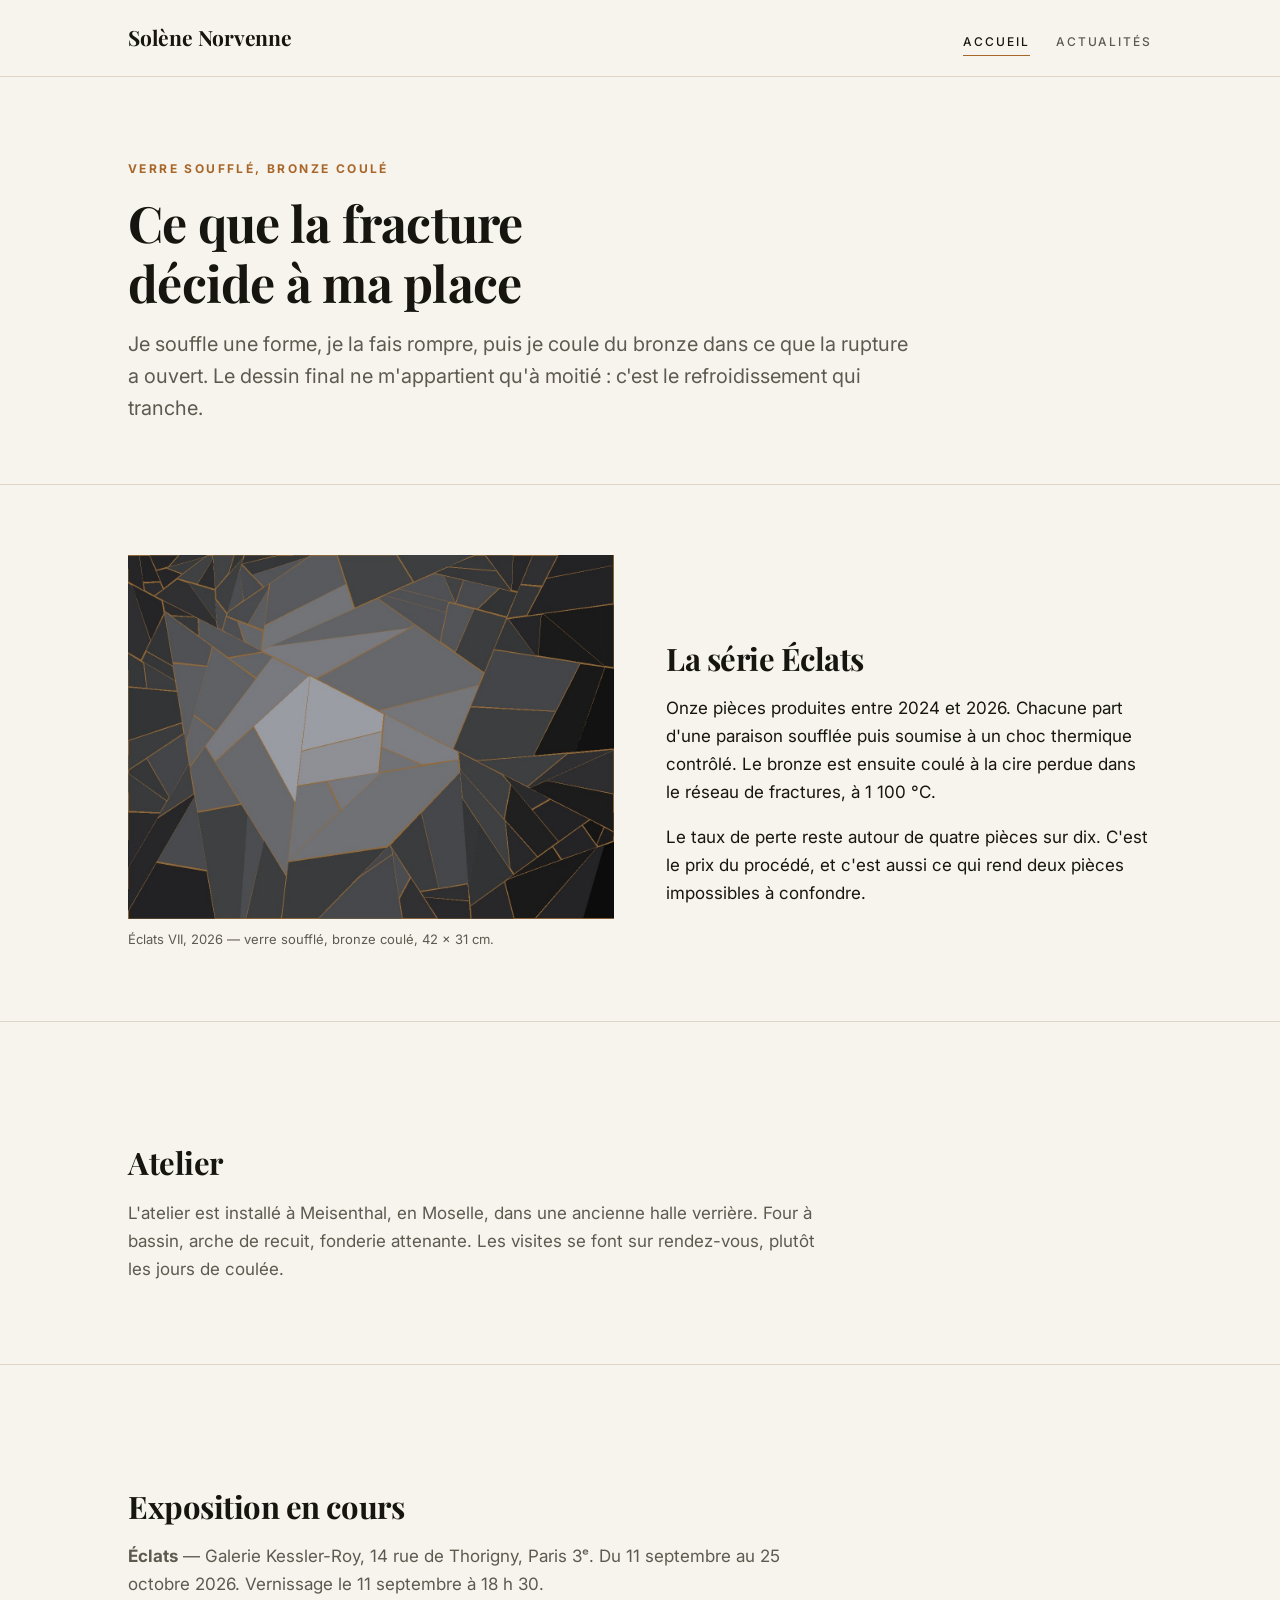
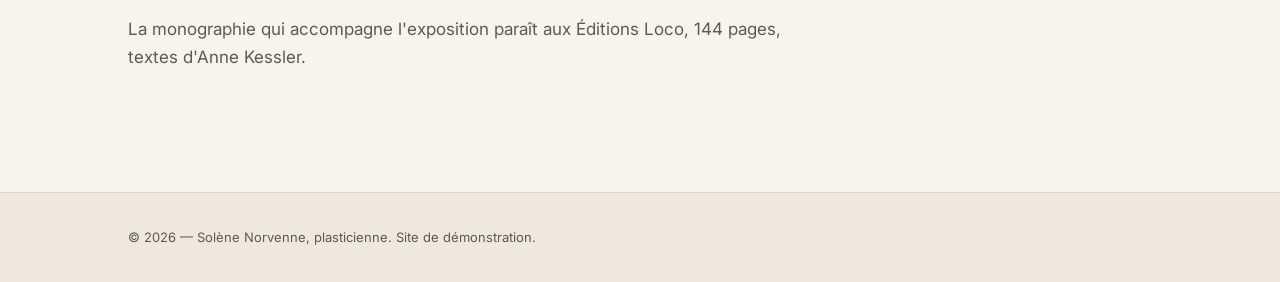
==== index.html @ 2f04cf1e "feat: site vitrine fictif de Solène Norvenne, cible de publication du Studio" ====
<!doctype html>
<html lang="fr">
<head>
<meta charset="UTF-8">
<meta name="viewport" content="width=device-width, initial-scale=1.0">
<title>Solène Norvenne — plasticienne, verre et bronze</title>
<meta name="description" content="Solène Norvenne travaille le verre soufflé et le bronze coulé. Atelier à Meisenthal, série Éclats.">
<meta name="robots" content="noindex, nofollow">
<link rel="preconnect" href="https://fonts.googleapis.com">
<link href="https://fonts.googleapis.com/css2?family=Inter:wght@300;400;500;600;700&family=Playfair+Display:wght@600;700;800&display=swap" rel="stylesheet">
<link rel="stylesheet" href="styles.css">
<script type="application/ld+json">
{
  "@context": "https://schema.org",
  "@type": "Person",
  "@id": "https://jdenis-dotcom368101.github.io/solene-norvenne/#solene-norvenne",
  "name": "Solène Norvenne",
  "jobTitle": "Plasticienne",
  "url": "https://jdenis-dotcom368101.github.io/solene-norvenne/",
  "image": "https://jdenis-dotcom368101.github.io/solene-norvenne/img/oeuvres/eclats-vii.jpg",
  "knowsAbout": ["verre soufflé", "bronze coulé", "cire perdue", "sculpture contemporaine"]
}
</script>
</head>
<body>

<header class="site-header"><div class="inner">
  <a class="site-logo" href="./">Solène Norvenne</a>
  <nav class="site-nav" aria-label="Navigation principale">
    <a href="./" aria-current="page">Accueil</a>
    <a href="actualites/">Actualités</a>
  </nav>
</div></header>

<main>

  <section class="hero"><div class="container">
    <p class="accroche">Verre soufflé, bronze coulé</p>
    <h1>Ce que la fracture décide à ma place</h1>
    <p class="chapo">Je souffle une forme, je la fais rompre, puis je coule du bronze dans
      ce que la rupture a ouvert. Le dessin final ne m'appartient qu'à moitié : c'est le
      refroidissement qui tranche.</p>
  </div></section>

  <div class="container">
    <div class="duo">
      <figure style="margin:0">
        <img src="img/oeuvres/eclats-vii.jpg" alt="Éclats VII — verre soufflé fracturé et bronze coulé">
        <figcaption>Éclats VII, 2026 — verre soufflé, bronze coulé, 42 × 31 cm.</figcaption>
      </figure>
      <div>
        <h2>La série Éclats</h2>
        <p>Onze pièces produites entre 2024 et 2026. Chacune part d'une paraison
          soufflée puis soumise à un choc thermique contrôlé. Le bronze est ensuite
          coulé à la cire perdue dans le réseau de fractures, à 1 100 °C.</p>
        <p>Le taux de perte reste autour de quatre pièces sur dix. C'est le prix du
          procédé, et c'est aussi ce qui rend deux pièces impossibles à confondre.</p>
      </div>
    </div>
  </div>

  <section class="bloc"><div class="container">
    <h2>Atelier</h2>
    <p>L'atelier est installé à Meisenthal, en Moselle, dans une ancienne halle
      verrière. Four à bassin, arche de recuit, fonderie attenante. Les visites se
      font sur rendez-vous, plutôt les jours de coulée.</p>
  </div></section>

  <section class="bloc"><div class="container">
    <h2>Exposition en cours</h2>
    <p><strong>Éclats</strong> — Galerie Kessler-Roy, 14 rue de Thorigny, Paris 3ᵉ.
      Du 11 septembre au 25 octobre 2026. Vernissage le 11 septembre à 18 h 30.</p>
    <p>La monographie qui accompagne l'exposition paraît aux Éditions Loco,
      144 pages, textes d'Anne Kessler.</p>
  </div></section>

</main>

<footer class="site-footer"><div class="container">
  <p>© 2026 — Solène Norvenne, plasticienne. Site de démonstration.</p>
</div></footer>

</body>
</html>
---- styles.css ----
:root{
  --color-accent:#a8672a;
  --ink:#16150f;
  --ink-doux:#5d5a4f;
  --papier:#f7f4ee;
  --papier-fonce:#eee9df;
  --trait:#ddd6c7;
}

*{box-sizing:border-box}
html{-webkit-text-size-adjust:100%}
body{
  margin:0;background:var(--papier);color:var(--ink);
  font-family:'Inter',-apple-system,Helvetica,Arial,sans-serif;
  font-size:17px;line-height:1.65;font-weight:400;
}
img{max-width:100%;height:auto;display:block}
a{color:var(--ink);text-decoration-color:var(--trait);text-underline-offset:3px}
a:hover{text-decoration-color:var(--color-accent)}

.container{max-width:1080px;margin:0 auto;padding:0 28px}

/* ---------- En-tête ---------- */
.site-header{
  border-bottom:1px solid var(--trait);background:var(--papier);
  position:sticky;top:0;z-index:10;
}
.site-header .inner{
  max-width:1080px;margin:0 auto;padding:20px 28px;
  display:flex;align-items:baseline;justify-content:space-between;gap:24px;flex-wrap:wrap;
}
.site-logo{
  font-family:'Playfair Display',Georgia,serif;font-size:21px;font-weight:700;
  letter-spacing:-.01em;text-decoration:none;
}
.site-nav{display:flex;gap:26px}
.site-nav a{
  font-size:12px;letter-spacing:.16em;text-transform:uppercase;font-weight:500;
  color:var(--ink-doux);text-decoration:none;padding-bottom:3px;
  border-bottom:1px solid transparent;
}
.site-nav a:hover,.site-nav a[aria-current="page"]{
  color:var(--ink);border-bottom-color:var(--color-accent);
}

/* ---------- Titres ---------- */
h1,h2,h3{font-family:'Playfair Display',Georgia,serif;font-weight:700;line-height:1.2;letter-spacing:-.015em}
h1{font-size:clamp(31px,4.6vw,50px);margin:.4em 0 .3em}
h2{font-size:clamp(23px,2.7vw,31px);margin:1.9em 0 .5em}
h3{font-size:20px;margin:1.6em 0 .4em}

/* ---------- Fil d'Ariane ---------- */
.breadcrumb{
  font-size:12px;letter-spacing:.05em;color:var(--ink-doux);
  padding:22px 0 0;
}
.breadcrumb a{color:var(--ink-doux);text-decoration:none}
.breadcrumb a:hover{color:var(--color-accent)}

/* ---------- Article ---------- */
article p{margin:0 0 1.15em}
article ul,article ol{margin:0 0 1.3em;padding-left:1.25em}
article li{margin-bottom:.45em}
article blockquote{
  margin:1.8em 0;padding:2px 0 2px 22px;border-left:2px solid var(--color-accent);
  font-family:'Playfair Display',Georgia,serif;font-size:21px;line-height:1.45;
}
article table{border-collapse:collapse;width:100%;margin:1.6em 0;font-size:15px}
article th,article td{border:1px solid var(--trait);padding:9px 12px;text-align:left}
article th{background:var(--papier-fonce);font-weight:600}

/* ---------- Accueil ---------- */
.hero{padding:82px 0 60px;border-bottom:1px solid var(--trait)}
.hero .accroche{
  font-size:12px;letter-spacing:.2em;text-transform:uppercase;
  color:var(--color-accent);font-weight:700;margin:0 0 14px;
}
.hero h1{margin-top:0;max-width:17ch}
.hero .chapo{font-size:20px;line-height:1.6;color:var(--ink-doux);max-width:60ch;margin:0}

.duo{display:grid;grid-template-columns:1fr 1fr;gap:52px;align-items:center;padding:70px 0}
.duo figcaption{font-size:13px;color:var(--ink-doux);margin-top:10px}
.bloc{padding:64px 0;border-top:1px solid var(--trait)}
.bloc p{max-width:64ch;color:var(--ink-doux)}
@media(max-width:760px){
  .duo{grid-template-columns:1fr;gap:34px;padding:46px 0}
  .hero{padding:52px 0 42px}
}

/* ---------- Cartes d'articles ---------- */
.post-grid{display:grid;grid-template-columns:repeat(auto-fill,minmax(310px,1fr));gap:26px;padding:14px 0 76px}
.post-card{
  display:block;text-decoration:none;background:#fff;
  border:1px solid var(--trait);padding:26px 24px 28px;
  transition:border-color .18s ease,transform .18s ease;
}
.post-card:hover{border-color:var(--color-accent);transform:translateY(-2px)}
.post-card h2{font-size:21px;margin:8px 0 10px;line-height:1.3}
.post-card p{font-size:15px;color:var(--ink-doux);margin:0}
.post-card .kicker{display:block}

.vide{color:var(--ink-doux);padding:10px 0 70px;font-size:16px}

/* ---------- Pied de page ---------- */
.site-footer{
  border-top:1px solid var(--trait);background:var(--papier-fonce);
  padding:34px 0;margin-top:40px;
}
.site-footer p{margin:0;font-size:13px;color:var(--ink-doux)}
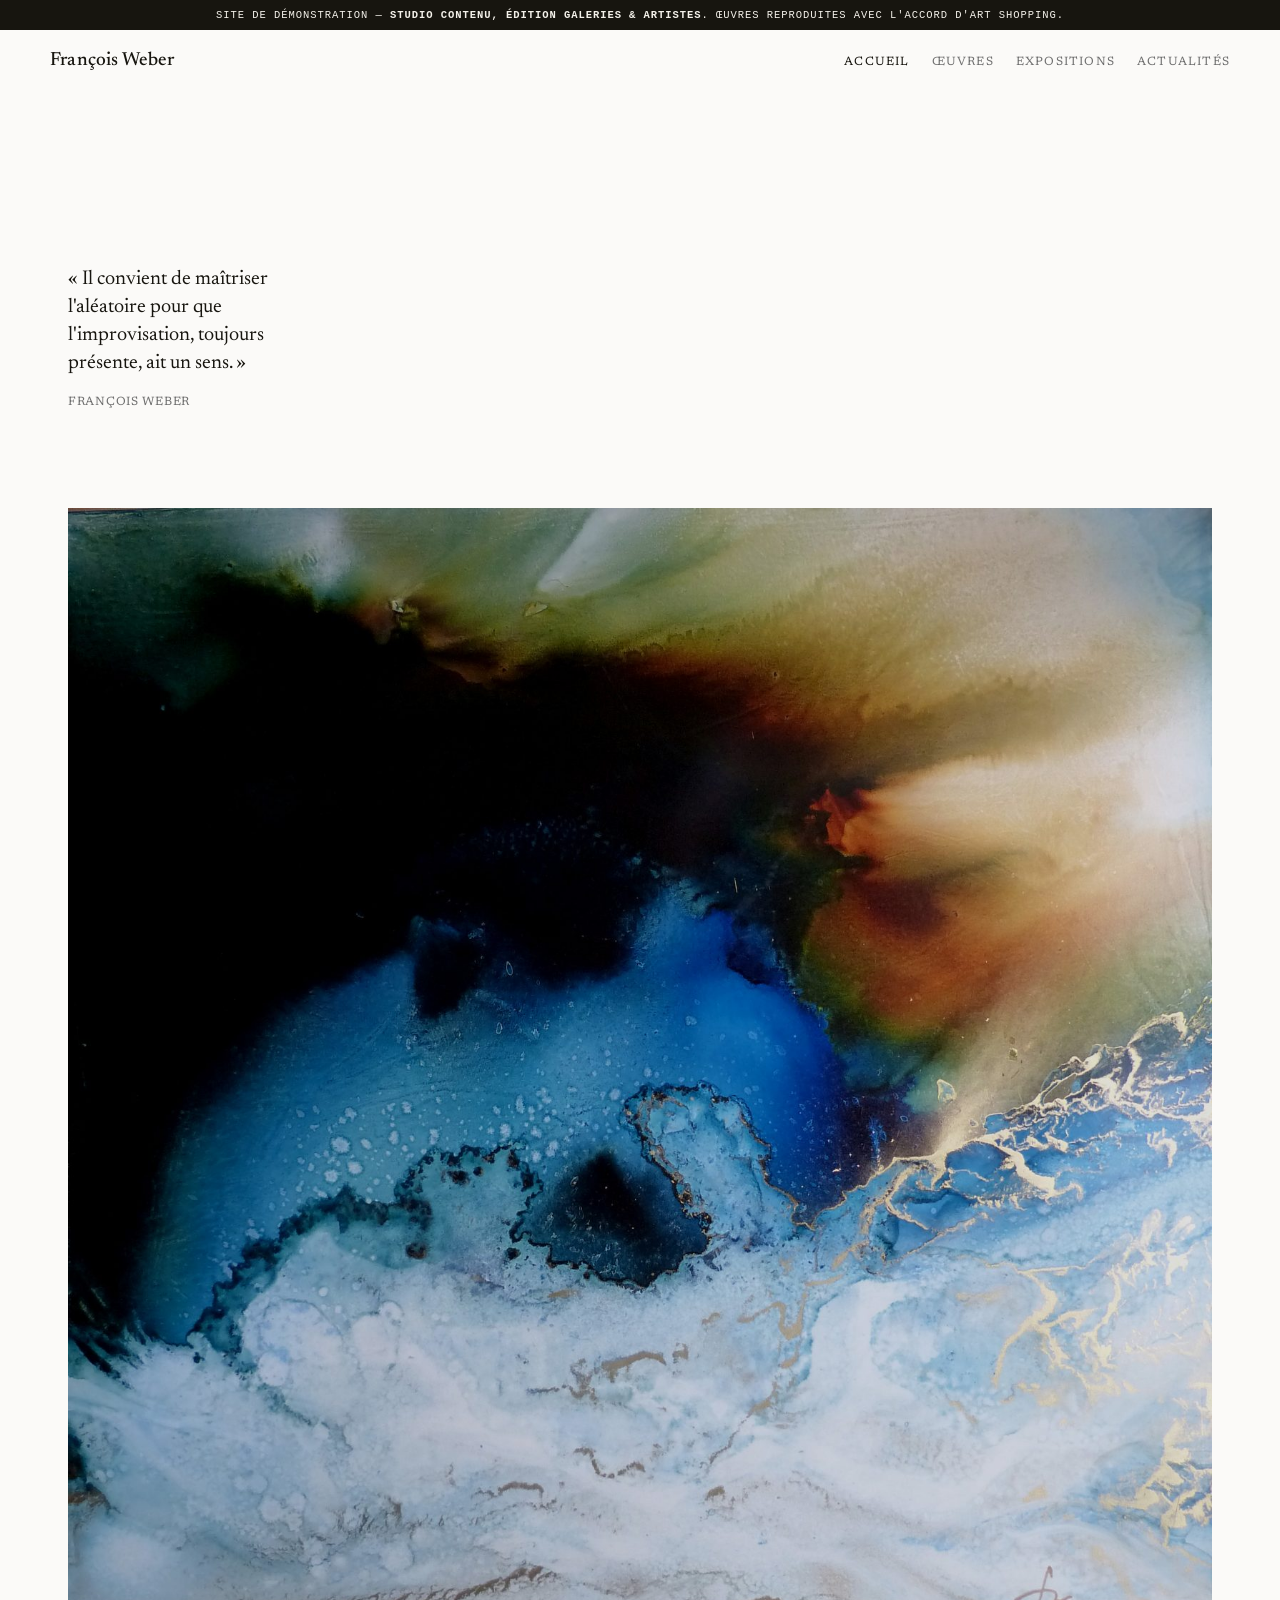
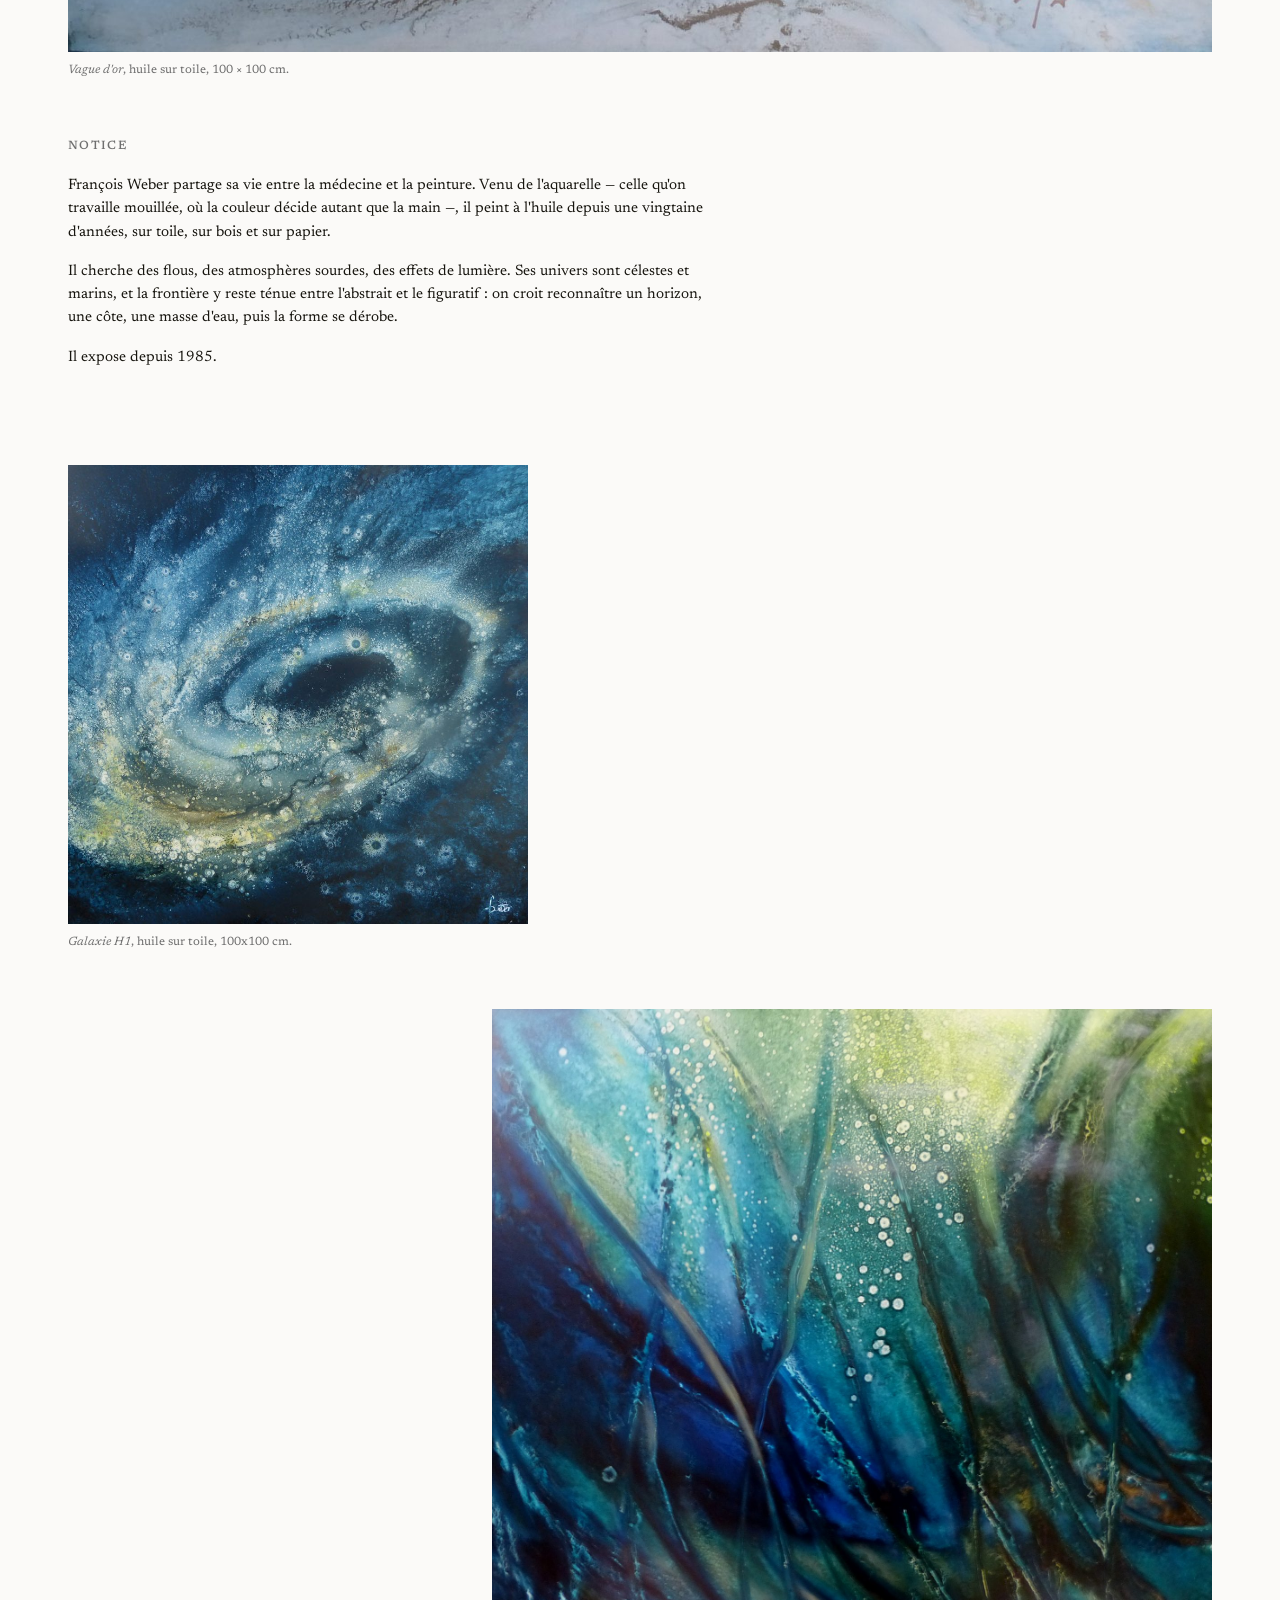
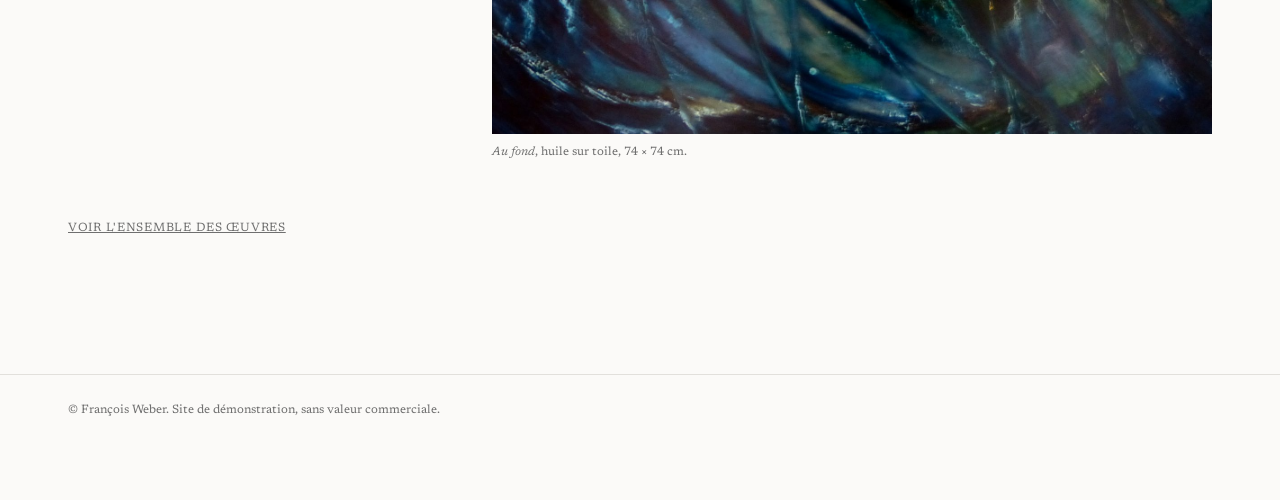
==== commit 8b9b7a0e: "Refonte du site : François Weber, œuvres réelles créditées (base Art Shopping)" ====
--- a/index.html
+++ b/index.html
@@ -3,81 +3,88 @@
 <head>
 <meta charset="UTF-8">
 <meta name="viewport" content="width=device-width, initial-scale=1.0">
-<title>Solène Norvenne — plasticienne, verre et bronze</title>
-<meta name="description" content="Solène Norvenne travaille le verre soufflé et le bronze coulé. Atelier à Meisenthal, série Éclats.">
+<title>François Weber — peintre</title>
+<meta name="description" content="François Weber, peintre. Huile sur toile, bois et papier. Univers célestes et marins, à la frontière de l'abstrait et du figuratif.">
 <meta name="robots" content="noindex, nofollow">
 <link rel="preconnect" href="https://fonts.googleapis.com">
-<link href="https://fonts.googleapis.com/css2?family=Inter:wght@300;400;500;600;700&family=Playfair+Display:wght@600;700;800&display=swap" rel="stylesheet">
+<link rel="preconnect" href="https://fonts.gstatic.com" crossorigin>
+<link href="https://fonts.googleapis.com/css2?family=Newsreader:ital,opsz,wght@0,6..72,300;0,6..72,400;0,6..72,500;1,6..72,400&display=swap" rel="stylesheet">
 <link rel="stylesheet" href="styles.css">
 <script type="application/ld+json">
 {
   "@context": "https://schema.org",
   "@type": "Person",
-  "@id": "https://jdenis-dotcom368101.github.io/solene-norvenne/#solene-norvenne",
-  "name": "Solène Norvenne",
-  "jobTitle": "Plasticienne",
-  "url": "https://jdenis-dotcom368101.github.io/solene-norvenne/",
-  "image": "https://jdenis-dotcom368101.github.io/solene-norvenne/img/oeuvres/eclats-vii.jpg",
-  "knowsAbout": ["verre soufflé", "bronze coulé", "cire perdue", "sculpture contemporaine"]
+  "@id": "https://jdenis-dotcom368101.github.io/francois-weber/#francois-weber",
+  "name": "François Weber",
+  "jobTitle": "Peintre",
+  "url": "https://jdenis-dotcom368101.github.io/francois-weber/",
+  "image": "https://jdenis-dotcom368101.github.io/francois-weber/img/oeuvres/weber-2.jpg",
+  "knowsAbout": ["peinture à l'huile", "aquarelle", "abstraction", "marine"]
 }
 </script>
 </head>
 <body>
 
+<div class="demo-bar">Site de démonstration — <strong>Studio Contenu, Édition Galeries &amp; Artistes</strong>. Œuvres reproduites avec l'accord d'Art Shopping.</div>
+
 <header class="site-header"><div class="inner">
-  <a class="site-logo" href="./">Solène Norvenne</a>
+  <a class="site-logo" href="./">François Weber</a>
   <nav class="site-nav" aria-label="Navigation principale">
     <a href="./" aria-current="page">Accueil</a>
+    <a href="oeuvres/">Œuvres</a>
+    <a href="expositions/">Expositions</a>
     <a href="actualites/">Actualités</a>
   </nav>
 </div></header>
 
 <main>
 
-  <section class="hero"><div class="container">
-    <p class="accroche">Verre soufflé, bronze coulé</p>
-    <h1>Ce que la fracture décide à ma place</h1>
-    <p class="chapo">Je souffle une forme, je la fais rompre, puis je coule du bronze dans
-      ce que la rupture a ouvert. Le dessin final ne m'appartient qu'à moitié : c'est le
-      refroidissement qui tranche.</p>
-  </div></section>
+  <div class="container">
+    <blockquote>« Il convient de maîtriser l'aléatoire pour que l'improvisation, toujours
+      présente, ait un sens. »</blockquote>
+    <p class="mesure" style="color:#6f6f6f;font-size:12px;letter-spacing:.06em;text-transform:uppercase;">François Weber</p>
+  </div>
+
+  <div class="container retrait">
+    <figure>
+      <img src="img/oeuvres/weber-2.jpg" alt="Vague d'or, huile sur toile de François Weber">
+      <figcaption><em>Vague d'or</em>, huile sur toile, 100 × 100 cm.</figcaption>
+    </figure>
+  </div>
 
   <div class="container">
-    <div class="duo">
-      <figure style="margin:0">
-        <img src="img/oeuvres/eclats-vii.jpg" alt="Éclats VII — verre soufflé fracturé et bronze coulé">
-        <figcaption>Éclats VII, 2026 — verre soufflé, bronze coulé, 42 × 31 cm.</figcaption>
-      </figure>
-      <div>
-        <h2>La série Éclats</h2>
-        <p>Onze pièces produites entre 2024 et 2026. Chacune part d'une paraison
-          soufflée puis soumise à un choc thermique contrôlé. Le bronze est ensuite
-          coulé à la cire perdue dans le réseau de fractures, à 1 100 °C.</p>
-        <p>Le taux de perte reste autour de quatre pièces sur dix. C'est le prix du
-          procédé, et c'est aussi ce qui rend deux pièces impossibles à confondre.</p>
-      </div>
-    </div>
+    <h2>Notice</h2>
+    <p>François Weber partage sa vie entre la médecine et la peinture. Venu de
+      l'aquarelle — celle qu'on travaille mouillée, où la couleur décide autant que
+      la main —, il peint à l'huile depuis une vingtaine d'années, sur toile, sur bois
+      et sur papier.</p>
+    <p>Il cherche des flous, des atmosphères sourdes, des effets de lumière. Ses
+      univers sont célestes et marins, et la frontière y reste ténue entre l'abstrait
+      et le figuratif : on croit reconnaître un horizon, une côte, une masse d'eau,
+      puis la forme se dérobe.</p>
+    <p>Il expose depuis 1985.</p>
   </div>
 
-  <section class="bloc"><div class="container">
-    <h2>Atelier</h2>
-    <p>L'atelier est installé à Meisenthal, en Moselle, dans une ancienne halle
-      verrière. Four à bassin, arche de recuit, fonderie attenante. Les visites se
-      font sur rendez-vous, plutôt les jours de coulée.</p>
-  </div></section>
-
-  <section class="bloc"><div class="container">
-    <h2>Exposition en cours</h2>
-    <p><strong>Éclats</strong> — Galerie Kessler-Roy, 14 rue de Thorigny, Paris 3ᵉ.
-      Du 11 septembre au 25 octobre 2026. Vernissage le 11 septembre à 18 h 30.</p>
-    <p>La monographie qui accompagne l'exposition paraît aux Éditions Loco,
-      144 pages, textes d'Anne Kessler.</p>
-  </div></section>
+  <div class="container retrait">
+    <div class="suite">
+      <figure class="s">
+        <img src="img/oeuvres/weber-1.jpg" alt="Galaxie H1, huile sur toile de François Weber">
+        <figcaption><em>Galaxie H1</em>, huile sur toile, 100x100 cm.</figcaption>
+      </figure>
+      <figure class="m droite">
+        <img src="img/oeuvres/weber-3.jpg" alt="Au fond, huile sur toile de François Weber">
+        <figcaption><em>Au fond</em>, huile sur toile, 74 × 74 cm.</figcaption>
+      </figure>
+    </div>
+    <p style="font-size:12px;letter-spacing:.06em;text-transform:uppercase;color:#6f6f6f;">
+      <a href="oeuvres/">Voir l'ensemble des œuvres</a>
+    </p>
+  </div>
 
 </main>
 
 <footer class="site-footer"><div class="container">
-  <p>© 2026 — Solène Norvenne, plasticienne. Site de démonstration.</p>
+  <p>© François Weber. Site de démonstration, sans valeur commerciale.</p>
 </div></footer>
 
 </body>
--- a/styles.css
+++ b/styles.css
@@ -1,109 +1,189 @@
-:root{
-  --color-accent:#a8672a;
-  --ink:#16150f;
-  --ink-doux:#5d5a4f;
-  --papier:#f7f4ee;
-  --papier-fonce:#eee9df;
-  --trait:#ddd6c7;
+/* François Weber — feuille de style unique.
+   Parti pris : une seule famille (serif), un seul corps de texte, colonne unique,
+   ratios d'images variables, beaucoup de vide au-dessus du contenu. */
+
+:root {
+  --color-accent: #7c2d12;
+  --gris: #6f6f6f;
+  --trait: #e2e0dc;
+  --papier: #fbfaf8;
+  --encre: #17150f;
+  --gap: 18px;
+  --haut: 190px;
+  --colonne: 640px;
+  --large: 1180px;
 }
 
-*{box-sizing:border-box}
-html{-webkit-text-size-adjust:100%}
-body{
-  margin:0;background:var(--papier);color:var(--ink);
-  font-family:'Inter',-apple-system,Helvetica,Arial,sans-serif;
-  font-size:17px;line-height:1.65;font-weight:400;
-}
-img{max-width:100%;height:auto;display:block}
-a{color:var(--ink);text-decoration-color:var(--trait);text-underline-offset:3px}
-a:hover{text-decoration-color:var(--color-accent)}
+*, *::before, *::after { box-sizing: border-box; }
 
-.container{max-width:1080px;margin:0 auto;padding:0 28px}
+html { -webkit-text-size-adjust: 100%; }
 
-/* ---------- En-tête ---------- */
-.site-header{
-  border-bottom:1px solid var(--trait);background:var(--papier);
-  position:sticky;top:0;z-index:10;
-}
-.site-header .inner{
-  max-width:1080px;margin:0 auto;padding:20px 28px;
-  display:flex;align-items:baseline;justify-content:space-between;gap:24px;flex-wrap:wrap;
-}
-.site-logo{
-  font-family:'Playfair Display',Georgia,serif;font-size:21px;font-weight:700;
-  letter-spacing:-.01em;text-decoration:none;
-}
-.site-nav{display:flex;gap:26px}
-.site-nav a{
-  font-size:12px;letter-spacing:.16em;text-transform:uppercase;font-weight:500;
-  color:var(--ink-doux);text-decoration:none;padding-bottom:3px;
-  border-bottom:1px solid transparent;
-}
-.site-nav a:hover,.site-nav a[aria-current="page"]{
-  color:var(--ink);border-bottom-color:var(--color-accent);
+body {
+  margin: 0;
+  background: var(--papier);
+  color: var(--encre);
+  font-family: Newsreader, "Times New Roman", Times, serif;
+  font-size: 15px;
+  line-height: 1.55;
+  font-weight: 400;
+  -webkit-font-smoothing: antialiased;
 }
 
-/* ---------- Titres ---------- */
-h1,h2,h3{font-family:'Playfair Display',Georgia,serif;font-weight:700;line-height:1.2;letter-spacing:-.015em}
-h1{font-size:clamp(31px,4.6vw,50px);margin:.4em 0 .3em}
-h2{font-size:clamp(23px,2.7vw,31px);margin:1.9em 0 .5em}
-h3{font-size:20px;margin:1.6em 0 .4em}
+img { display: block; max-width: 100%; height: auto; }
+a { color: inherit; }
 
-/* ---------- Fil d'Ariane ---------- */
-.breadcrumb{
-  font-size:12px;letter-spacing:.05em;color:var(--ink-doux);
-  padding:22px 0 0;
+/* ---- bandeau de démonstration ---------------------------------------- */
+
+.demo-bar {
+  position: fixed; top: 0; left: 0; right: 0; z-index: 50;
+  background: var(--encre); color: #f4f1ea;
+  font-family: ui-monospace, SFMono-Regular, Menlo, monospace;
+  font-size: 10.5px; letter-spacing: .09em; text-transform: uppercase;
+  padding: 7px var(--gap); text-align: center;
 }
-.breadcrumb a{color:var(--ink-doux);text-decoration:none}
-.breadcrumb a:hover{color:var(--color-accent)}
+.demo-bar strong { font-weight: 600; }
 
-/* ---------- Article ---------- */
-article p{margin:0 0 1.15em}
-article ul,article ol{margin:0 0 1.3em;padding-left:1.25em}
-article li{margin-bottom:.45em}
-article blockquote{
-  margin:1.8em 0;padding:2px 0 2px 22px;border-left:2px solid var(--color-accent);
-  font-family:'Playfair Display',Georgia,serif;font-size:21px;line-height:1.45;
+/* ---- en-tête ---------------------------------------------------------- */
+
+.site-header {
+  position: relative; z-index: 40;
+  padding: 46px var(--gap) 0;
 }
-article table{border-collapse:collapse;width:100%;margin:1.6em 0;font-size:15px}
-article th,article td{border:1px solid var(--trait);padding:9px 12px;text-align:left}
-article th{background:var(--papier-fonce);font-weight:600}
+.site-header .inner {
+  max-width: var(--large); margin: 0 auto;
+  display: flex; align-items: baseline; justify-content: space-between;
+  gap: 24px; flex-wrap: wrap;
+}
+.site-logo {
+  font-size: 19px; letter-spacing: .01em; text-decoration: none;
+  font-weight: 500;
+}
+.site-nav { display: flex; gap: 22px; }
+.site-nav a {
+  text-decoration: none; color: var(--gris);
+  font-size: 12px; letter-spacing: .1em; text-transform: uppercase;
+}
+.site-nav a:hover,
+.site-nav a[aria-current="page"] { color: var(--encre); }
 
-/* ---------- Accueil ---------- */
-.hero{padding:82px 0 60px;border-bottom:1px solid var(--trait)}
-.hero .accroche{
-  font-size:12px;letter-spacing:.2em;text-transform:uppercase;
-  color:var(--color-accent);font-weight:700;margin:0 0 14px;
-}
-.hero h1{margin-top:0;max-width:17ch}
-.hero .chapo{font-size:20px;line-height:1.6;color:var(--ink-doux);max-width:60ch;margin:0}
+/* ---- corps ------------------------------------------------------------ */
 
-.duo{display:grid;grid-template-columns:1fr 1fr;gap:52px;align-items:center;padding:70px 0}
-.duo figcaption{font-size:13px;color:var(--ink-doux);margin-top:10px}
-.bloc{padding:64px 0;border-top:1px solid var(--trait)}
-.bloc p{max-width:64ch;color:var(--ink-doux)}
-@media(max-width:760px){
-  .duo{grid-template-columns:1fr;gap:34px;padding:46px 0}
-  .hero{padding:52px 0 42px}
+main { padding-top: var(--haut); padding-bottom: 120px; }
+
+.container {
+  max-width: var(--large);
+  margin: 0 auto;
+  padding: 0 var(--gap);
 }
 
-/* ---------- Cartes d'articles ---------- */
-.post-grid{display:grid;grid-template-columns:repeat(auto-fill,minmax(310px,1fr));gap:26px;padding:14px 0 76px}
-.post-card{
-  display:block;text-decoration:none;background:#fff;
-  border:1px solid var(--trait);padding:26px 24px 28px;
-  transition:border-color .18s ease,transform .18s ease;
+.mesure { max-width: var(--colonne); }
+
+h1 {
+  font-size: 30px; line-height: 1.25; font-weight: 400;
+  margin: 0 0 26px; max-width: 15ch;
 }
-.post-card:hover{border-color:var(--color-accent);transform:translateY(-2px)}
-.post-card h2{font-size:21px;margin:8px 0 10px;line-height:1.3}
-.post-card p{font-size:15px;color:var(--ink-doux);margin:0}
-.post-card .kicker{display:block}
+h2 {
+  font-size: 12px; letter-spacing: .11em; text-transform: uppercase;
+  font-weight: 500; color: var(--gris);
+  margin: 0 0 18px;
+}
+h3 { font-size: 15px; font-weight: 500; margin: 0 0 6px; }
 
-.vide{color:var(--ink-doux);padding:10px 0 70px;font-size:16px}
+p { margin: 0 0 16px; max-width: var(--colonne); }
 
-/* ---------- Pied de page ---------- */
-.site-footer{
-  border-top:1px solid var(--trait);background:var(--papier-fonce);
-  padding:34px 0;margin-top:40px;
+.retrait { margin-top: 96px; }
+
+blockquote {
+  margin: 0 0 16px; padding: 0;
+  font-size: 20px; line-height: 1.4; max-width: 22ch;
 }
-.site-footer p{margin:0;font-size:13px;color:var(--ink-doux)}
+
+/* ---- œuvres ----------------------------------------------------------- */
+
+figure { margin: 0 0 58px; }
+figure img { width: 100%; }
+figcaption {
+  margin-top: 10px;
+  font-size: 12px; line-height: 1.45; color: var(--gris);
+  max-width: 46ch;
+}
+figcaption em { font-style: italic; }
+
+.suite { display: flex; flex-direction: column; }
+.suite .l  { max-width: 100%; }
+.suite .m  { max-width: 720px; }
+.suite .s  { max-width: 460px; }
+.suite .droite { margin-left: auto; }
+
+/* ---- listes (expositions, index) -------------------------------------- */
+
+.liste { border-top: 1px solid var(--trait); max-width: var(--colonne); }
+.liste li {
+  list-style: none;
+  padding: 13px 0; border-bottom: 1px solid var(--trait);
+}
+.liste { padding-left: 0; margin: 0 0 54px; }
+.liste .lieu { display: block; }
+.liste .an {
+  display: block; color: var(--gris);
+  font-size: 12px; letter-spacing: .06em;
+}
+
+/* ---- cartes d'articles (produites par le Studio) ---------------------- */
+
+.post-grid { display: flex; flex-direction: column; max-width: var(--colonne); }
+
+.post-card {
+  display: block; text-decoration: none;
+  padding: 22px 0; border-bottom: 1px solid var(--trait);
+}
+.post-card:first-child { border-top: 1px solid var(--trait); }
+.post-card .kicker {
+  display: block; margin-bottom: 5px;
+  font-size: 11px !important; letter-spacing: .1em; text-transform: uppercase;
+}
+.post-card h2 {
+  font-size: 18px; line-height: 1.3; font-weight: 400;
+  color: var(--encre); text-transform: none; letter-spacing: 0;
+  margin: 0 0 5px;
+}
+.post-card p { font-size: 13px; color: var(--gris); margin: 0; }
+.post-card:hover h2 { color: var(--color-accent); }
+
+/* ---- article publié --------------------------------------------------- */
+
+.breadcrumb {
+  font-size: 11px; letter-spacing: .09em; text-transform: uppercase;
+  color: var(--gris); margin-bottom: 34px;
+}
+.breadcrumb a { text-decoration: none; }
+
+article.container { max-width: var(--colonne); }
+article.container h1 { max-width: 24ch; }
+article.container h2 {
+  font-size: 17px; letter-spacing: 0; text-transform: none;
+  color: var(--encre); font-weight: 500;
+  margin: 40px 0 12px;
+}
+article.container h3 { margin: 28px 0 8px; }
+article.container ul, article.container ol { padding-left: 20px; }
+article.container li { margin-bottom: 7px; }
+article.container img { margin: 30px 0; }
+
+/* ---- pied ------------------------------------------------------------- */
+
+.site-footer {
+  border-top: 1px solid var(--trait);
+  padding: 26px var(--gap) 80px;
+  font-size: 12px; color: var(--gris);
+}
+.site-footer .container { padding: 0 var(--gap); }
+.site-footer p { margin: 0; max-width: none; }
+.site-footer a { text-decoration: none; }
+
+@media (max-width: 700px) {
+  :root { --haut: 96px; }
+  h1 { font-size: 25px; max-width: none; }
+  .site-header { padding-top: 42px; }
+  figure { margin-bottom: 40px; }
+}
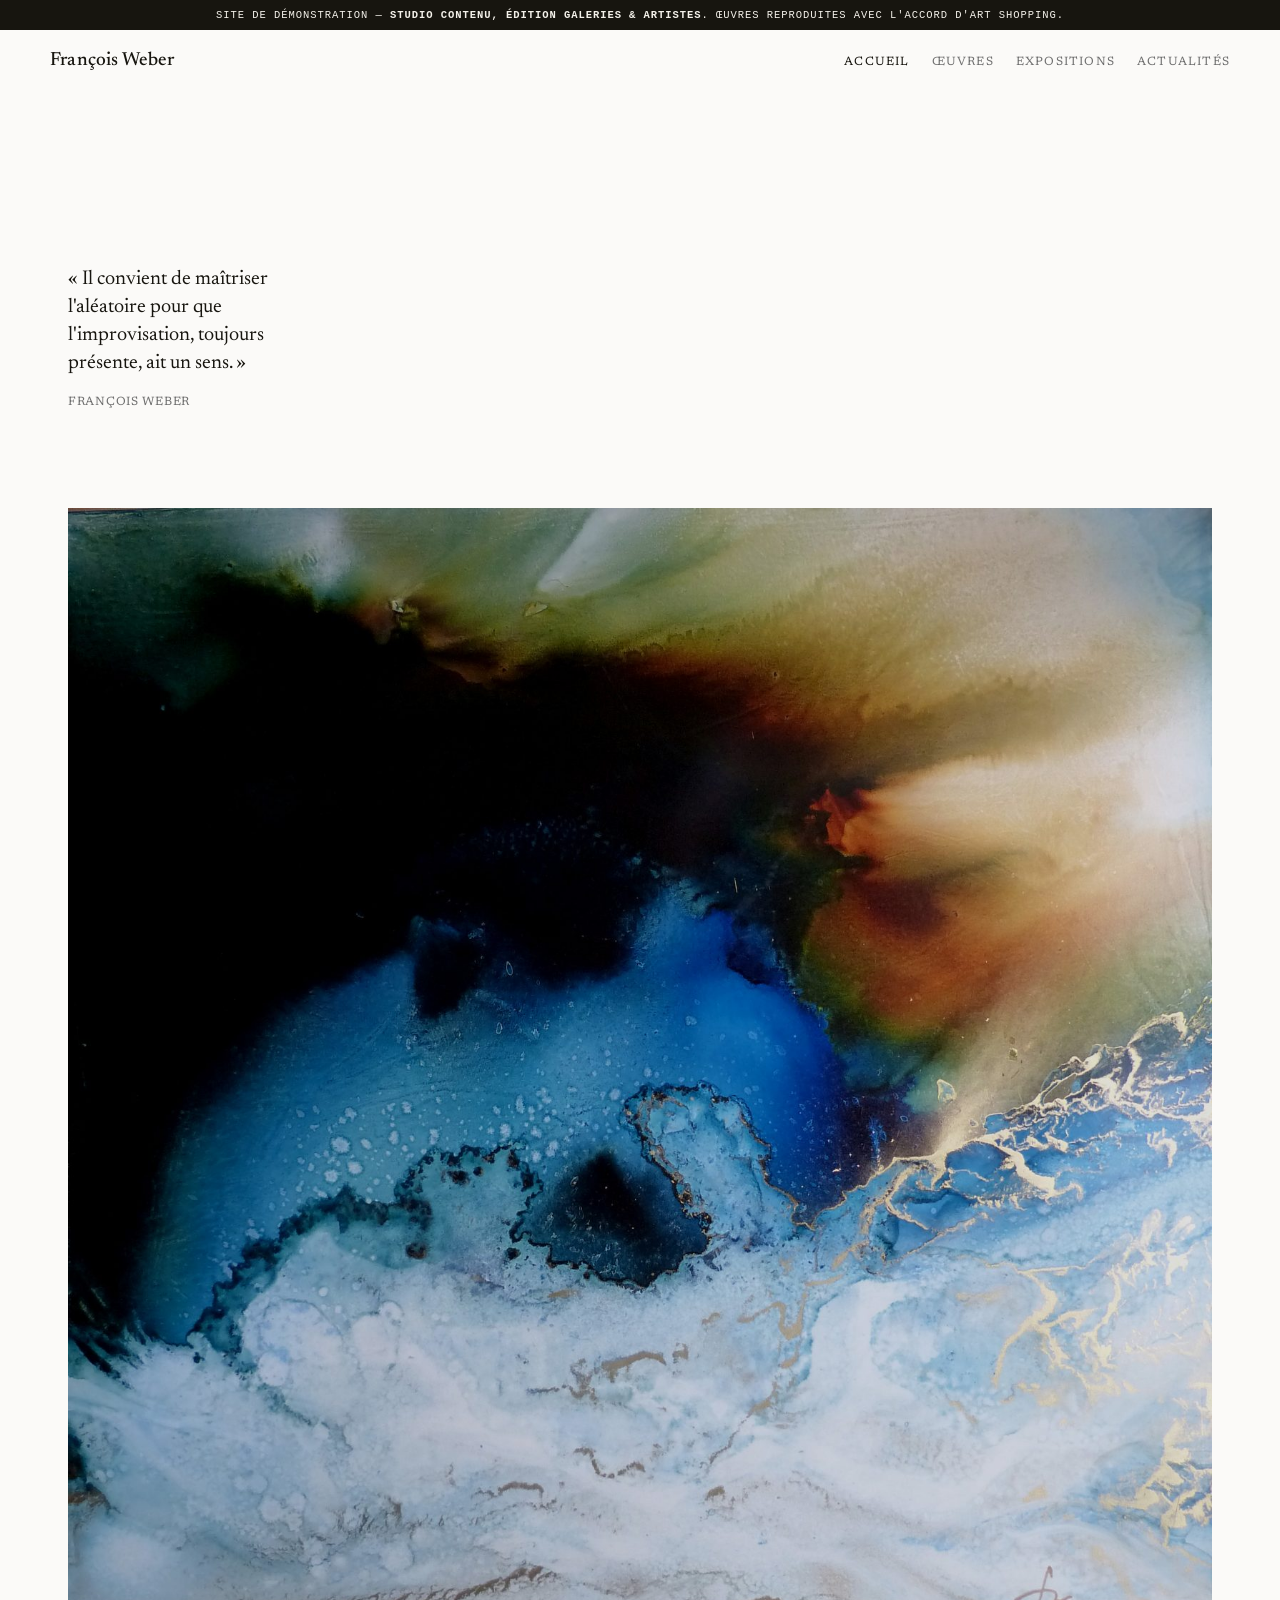
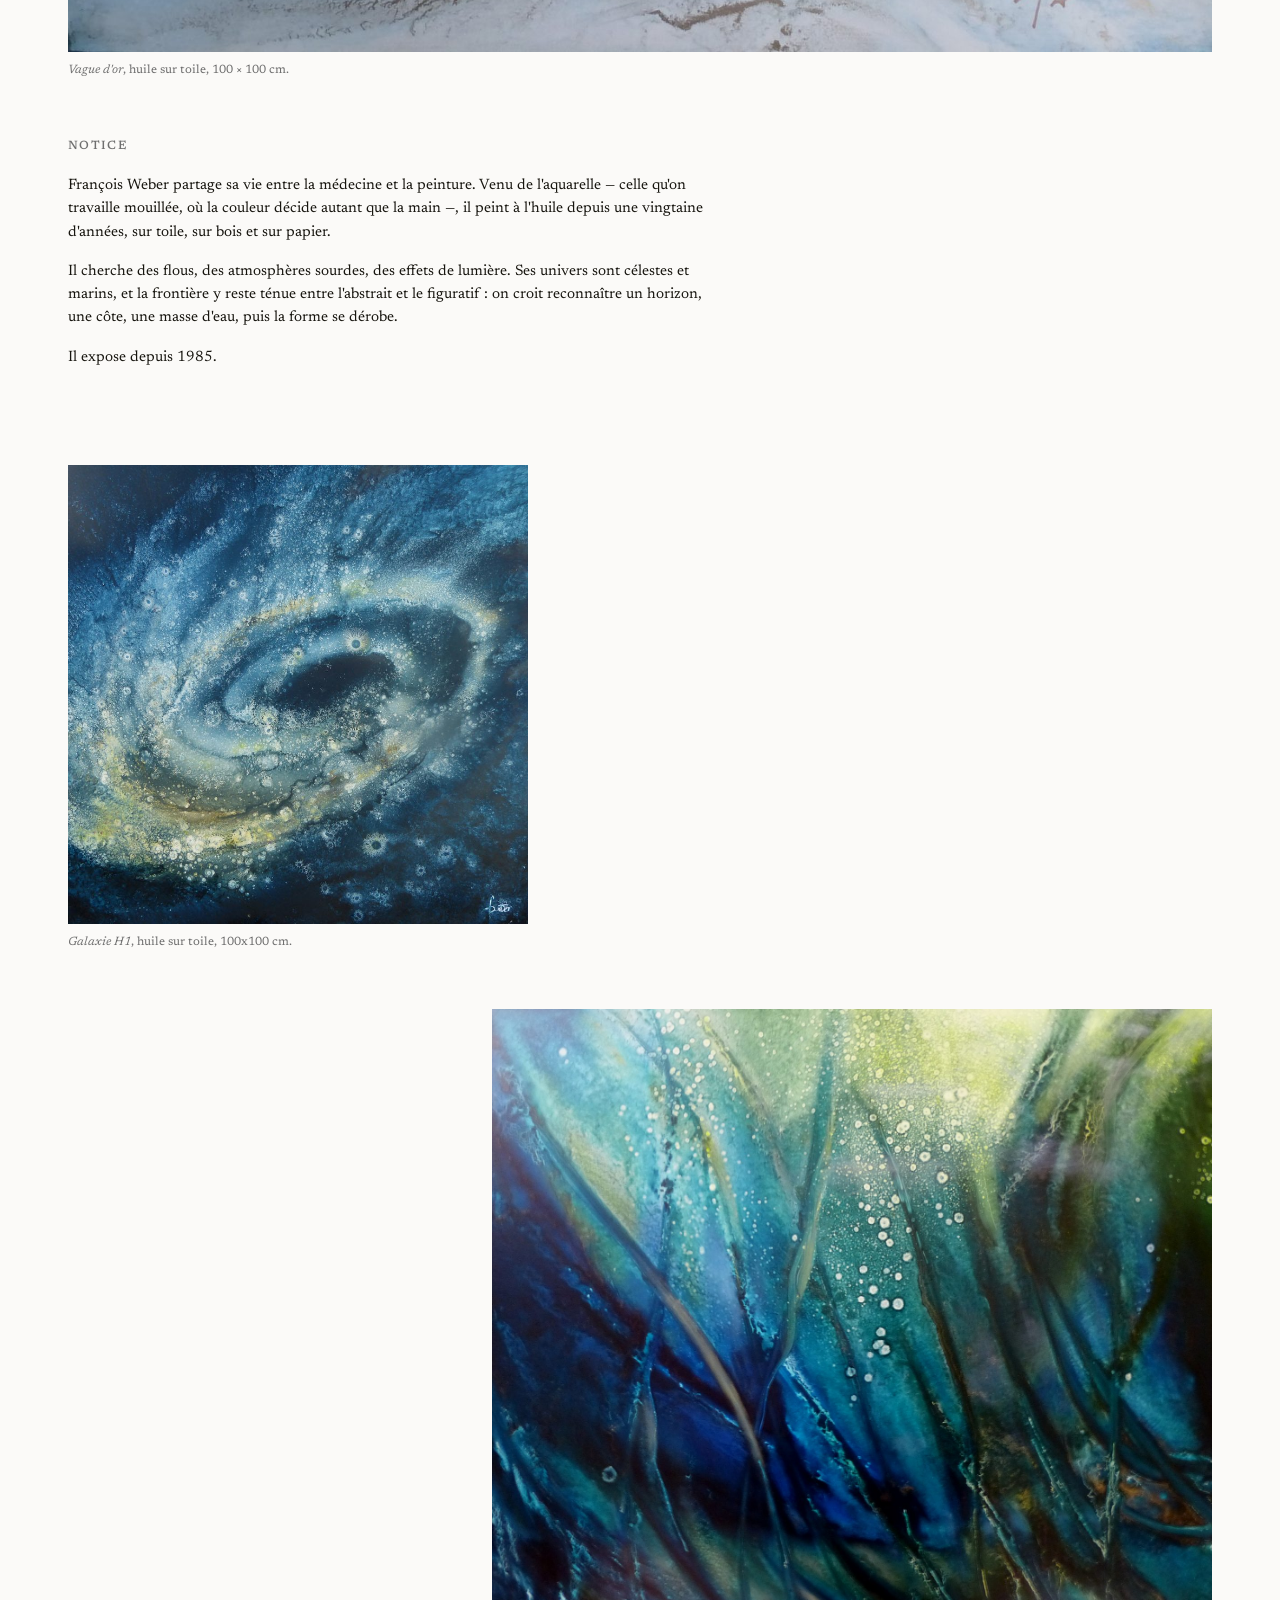
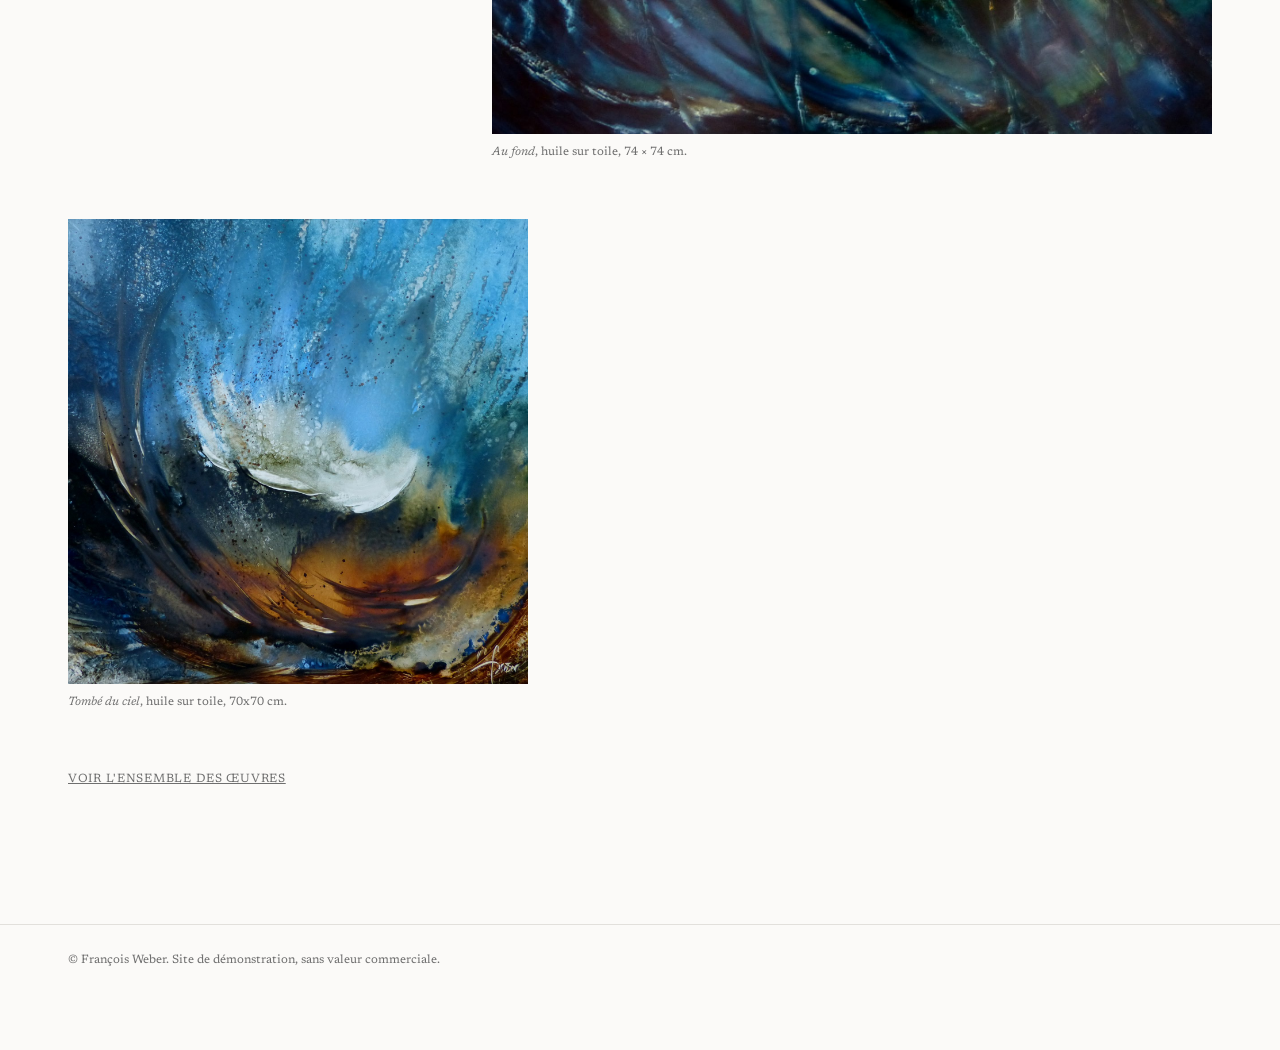
==== commit a2ad919e: "Tombé du ciel rejoint la sélection d'accueil" ====
--- a/index.html
+++ b/index.html
@@ -75,6 +75,10 @@
         <img src="img/oeuvres/weber-3.jpg" alt="Au fond, huile sur toile de François Weber">
         <figcaption><em>Au fond</em>, huile sur toile, 74 × 74 cm.</figcaption>
       </figure>
+      <figure class="s">
+        <img src="img/oeuvres/weber-4.jpg" alt="Tombé du ciel, huile sur toile de François Weber">
+        <figcaption><em>Tombé du ciel</em>, huile sur toile, 70x70 cm.</figcaption>
+      </figure>
     </div>
     <p style="font-size:12px;letter-spacing:.06em;text-transform:uppercase;color:#6f6f6f;">
       <a href="oeuvres/">Voir l'ensemble des œuvres</a>
